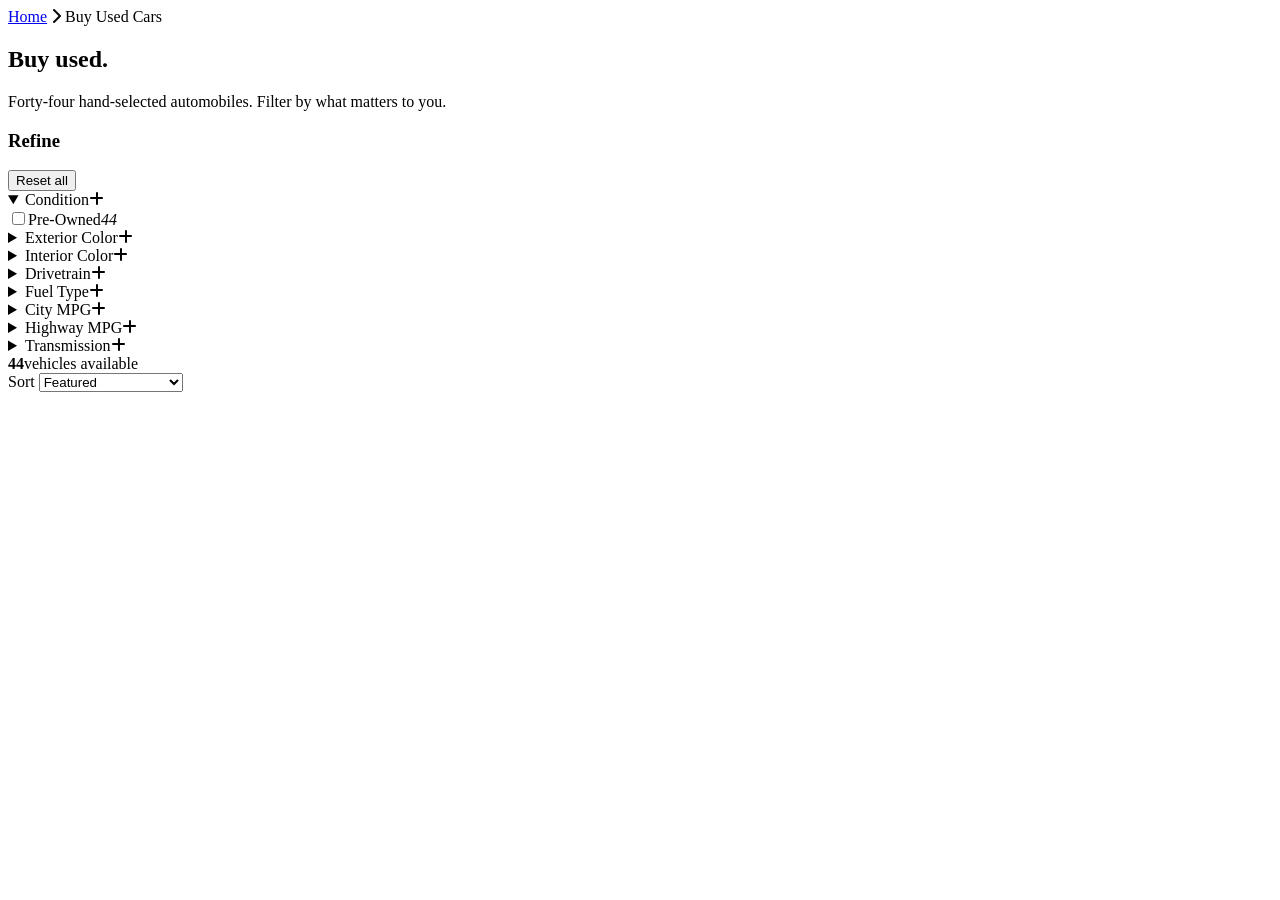
==== frontend/public/buy.html @ e35ea888 "auto-commit for a4ba1b6c-959c-48a2-8a39-7f4d8a0e8c3f" ====
<!doctype html>
<html lang="en">
<head>
    <meta charset="utf-8" />
    <meta name="viewport" content="width=device-width, initial-scale=1" />
    <meta name="description" content="Buy a pre-owned luxury vehicle. Filter our 44-car collection by exterior color, drivetrain, fuel type, MPG, transmission and more." />
    <link rel="preconnect" href="https://fonts.googleapis.com" />
    <link rel="preconnect" href="https://fonts.gstatic.com" crossorigin />
    <link href="https://fonts.googleapis.com/css2?family=Playfair+Display:ital,wght@0,400;0,500;0,600;0,700;1,400&family=Outfit:wght@300;400;500;600;700&display=swap" rel="stylesheet" />
    <link rel="stylesheet" href="https://cdnjs.cloudflare.com/ajax/libs/font-awesome/6.5.0/css/all.min.css" />
    <link rel="stylesheet" href="/css/common.css" />
    <link rel="stylesheet" href="/css/buy.css" />
    <title data-bind data-title-suffix="Buy Used Cars">Maison Avenir</title>
    <script>window.addEventListener("error",function(e){if(e.error instanceof DOMException&&e.error.name==="DataCloneError"&&e.message&&e.message.includes("PerformanceServerTiming")){e.stopImmediatePropagation();e.preventDefault()}},true);</script>
    <script src="https://assets.emergent.sh/scripts/emergent-main.js"></script>
</head>
<body>
<div id="root" style="display:none"></div>
<div id="nav-root"></div>

<section class="page-hero">
    <div class="page-hero-inner">
        <div class="crumbs"><a href="index.html">Home</a> <i class="fa-solid fa-chevron-right"></i> <span>Buy Used Cars</span></div>
        <h1>Buy used.</h1>
        <p>Forty-four hand-selected automobiles. Filter by what matters to you.</p>
    </div>
</section>

<section class="inventory" data-testid="inventory-section">
    <div class="inventory-layout">
        <aside class="filters" data-testid="inventory-filters">
            <div class="filters-head">
                <h3>Refine</h3>
                <button class="filters-reset" data-action="reset-filters" data-testid="filter-reset-btn">Reset all</button>
            </div>
            <details class="filter-block" open>
                <summary><span>Condition</span><i class="fa-solid fa-plus"></i></summary>
                <div class="filter-options" data-filter-group="condition" data-testid="filter-condition">
                    <label class="check"><input type="checkbox" value="Pre-Owned" data-testid="filter-condition-preowned" /><span>Pre-Owned</span><em class="count">44</em></label>
                </div>
            </details>
            <details class="filter-block"><summary><span>Exterior Color</span><i class="fa-solid fa-plus"></i></summary>
                <div class="filter-options scroll" data-filter-group="exteriorColor" data-testid="filter-exterior-color"></div></details>
            <details class="filter-block"><summary><span>Interior Color</span><i class="fa-solid fa-plus"></i></summary>
                <div class="filter-options scroll" data-filter-group="interiorColor" data-testid="filter-interior-color"></div></details>
            <details class="filter-block"><summary><span>Drivetrain</span><i class="fa-solid fa-plus"></i></summary>
                <div class="filter-options" data-filter-group="drivetrain" data-testid="filter-drivetrain"></div></details>
            <details class="filter-block"><summary><span>Fuel Type</span><i class="fa-solid fa-plus"></i></summary>
                <div class="filter-options" data-filter-group="fuelType" data-testid="filter-fuel-type"></div></details>
            <details class="filter-block"><summary><span>City MPG</span><i class="fa-solid fa-plus"></i></summary>
                <div class="filter-options" data-filter-group="cityMpg" data-testid="filter-city-mpg"></div></details>
            <details class="filter-block"><summary><span>Highway MPG</span><i class="fa-solid fa-plus"></i></summary>
                <div class="filter-options" data-filter-group="highwayMpg" data-testid="filter-highway-mpg"></div></details>
            <details class="filter-block"><summary><span>Transmission</span><i class="fa-solid fa-plus"></i></summary>
                <div class="filter-options" data-filter-group="transmission" data-testid="filter-transmission"></div></details>
        </aside>

        <div class="inventory-main">
            <div class="inventory-toolbar">
                <div class="result-count">
                    <strong id="result-count" data-testid="result-count">44</strong><span>vehicles available</span>
                </div>
                <label class="sort-label">Sort
                    <select id="sort-select" data-testid="sort-select">
                        <option value="featured">Featured</option>
                        <option value="price-asc">Price &mdash; Low to High</option>
                        <option value="price-desc">Price &mdash; High to Low</option>
                        <option value="year-desc">Year &mdash; Newest</option>
                        <option value="mileage-asc">Mileage &mdash; Lowest</option>
                    </select>
                </label>
            </div>
            <div class="inventory-grid" id="inventory-grid" data-testid="inventory-grid"></div>
            <div class="empty-state" id="empty-state" style="display:none" data-testid="empty-state">
                <i class="fa-solid fa-circle-half-stroke"></i>
                <h4>No vehicles match those filters.</h4>
                <p>Try widening your selection or reset the filters.</p>
                <button class="btn btn-ghost" data-action="reset-filters">Reset filters</button>
            </div>
        </div>
    </div>
</section>

<div id="footer-root"></div>

<script src="/js/data.js"></script>
<script src="/js/common.js"></script>
<script src="/js/buy.js"></script>
</body>
</html>
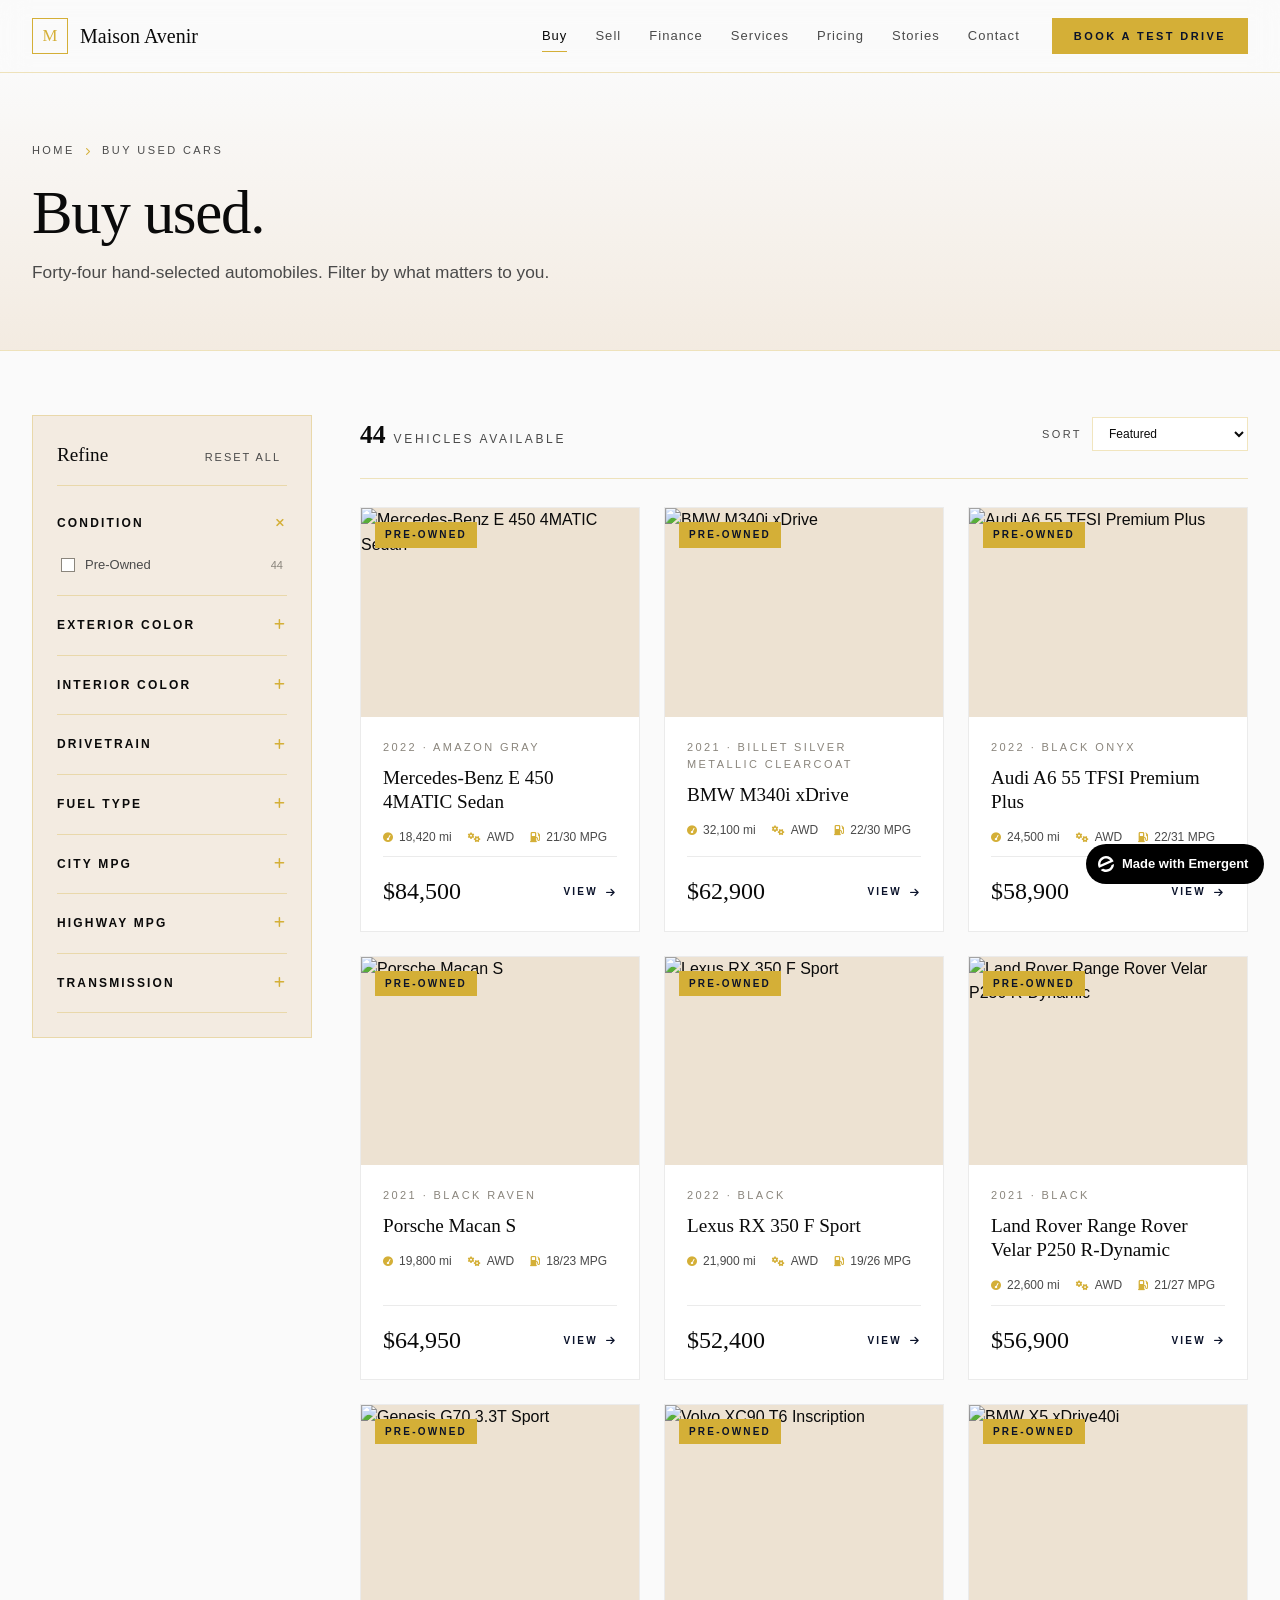
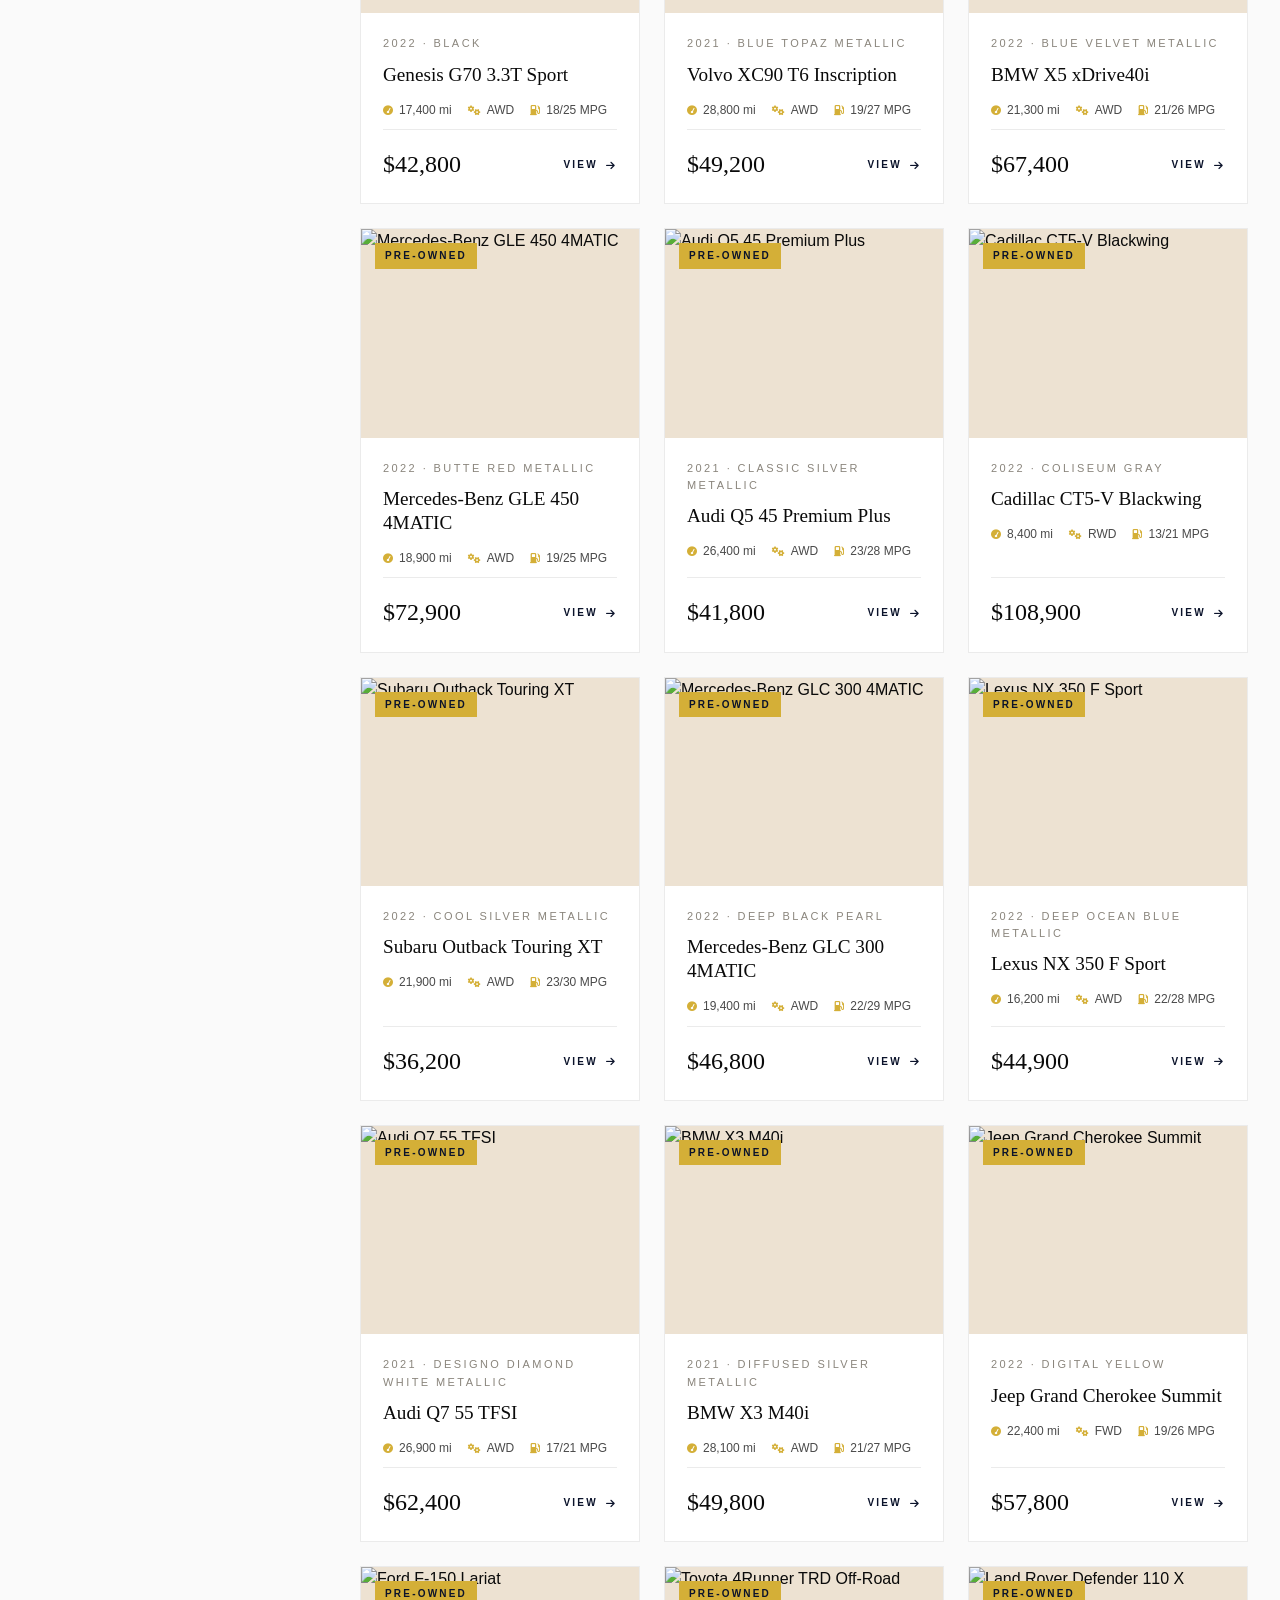
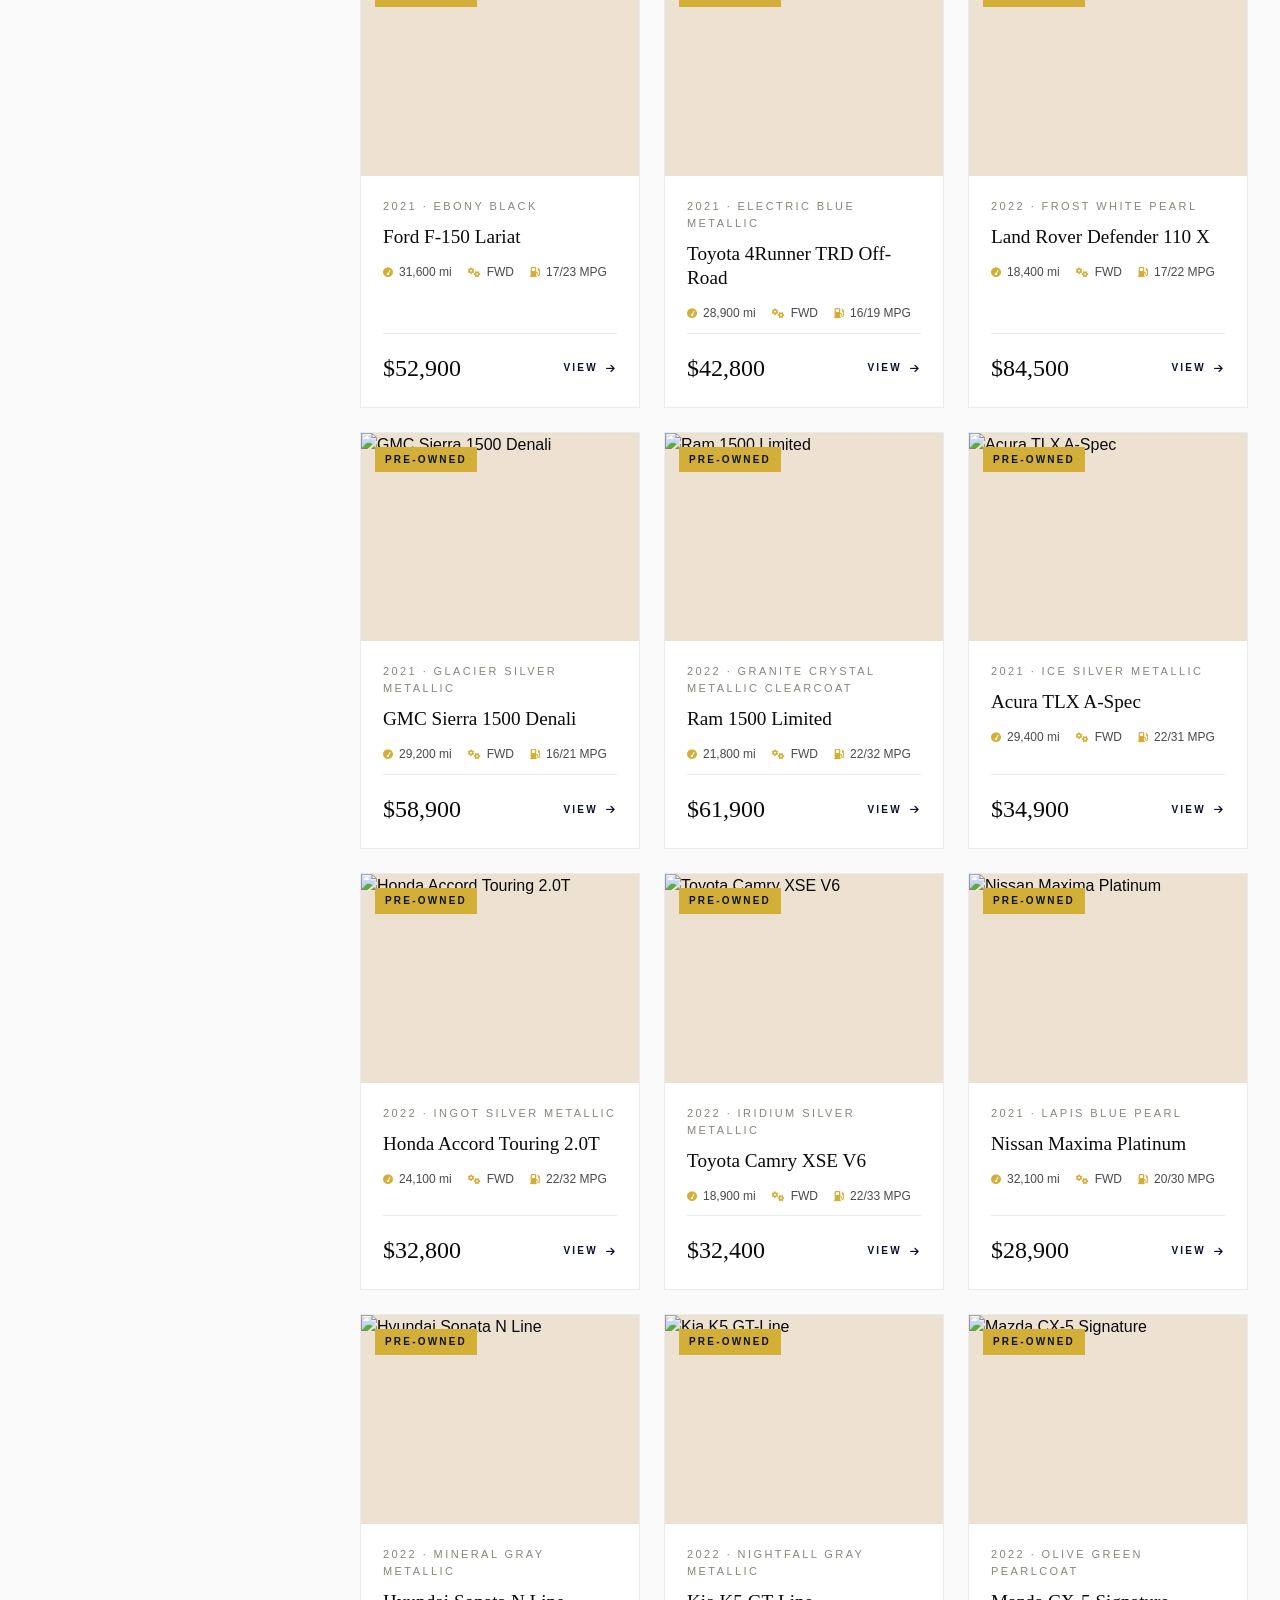
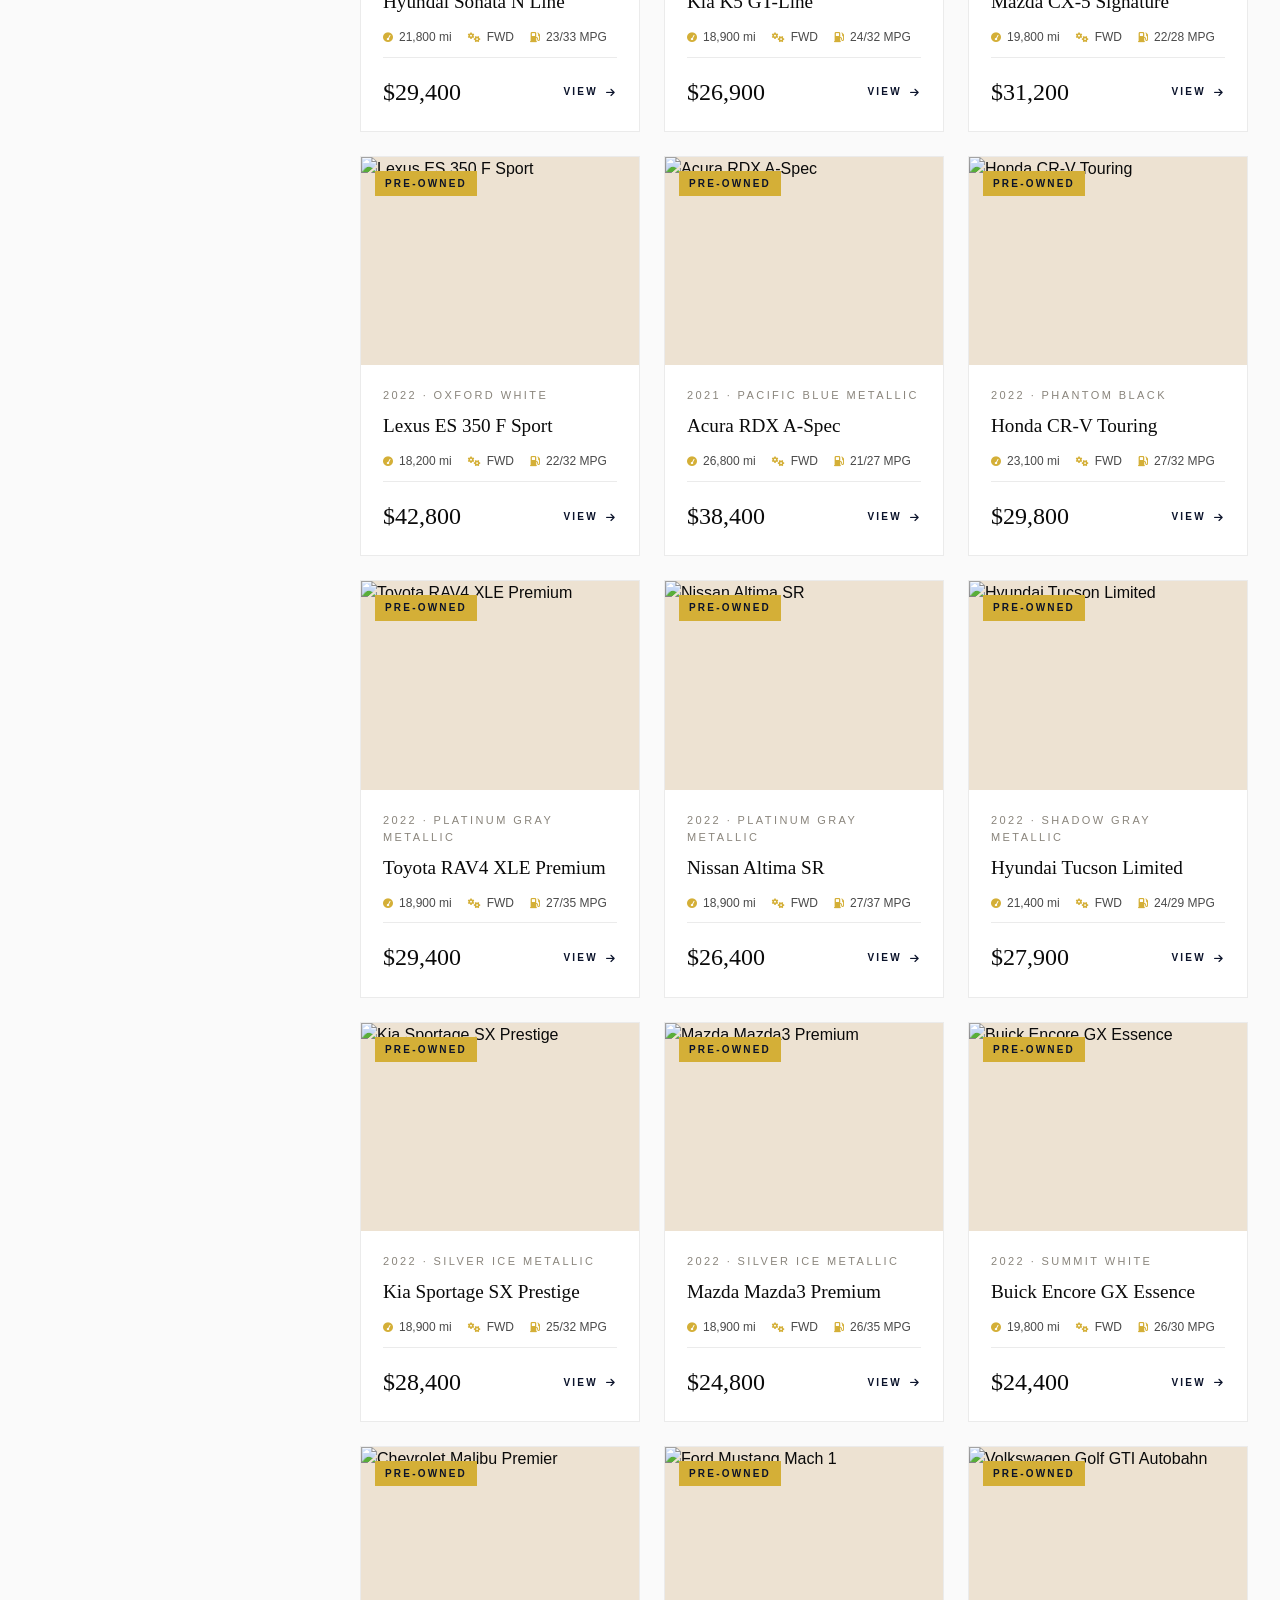
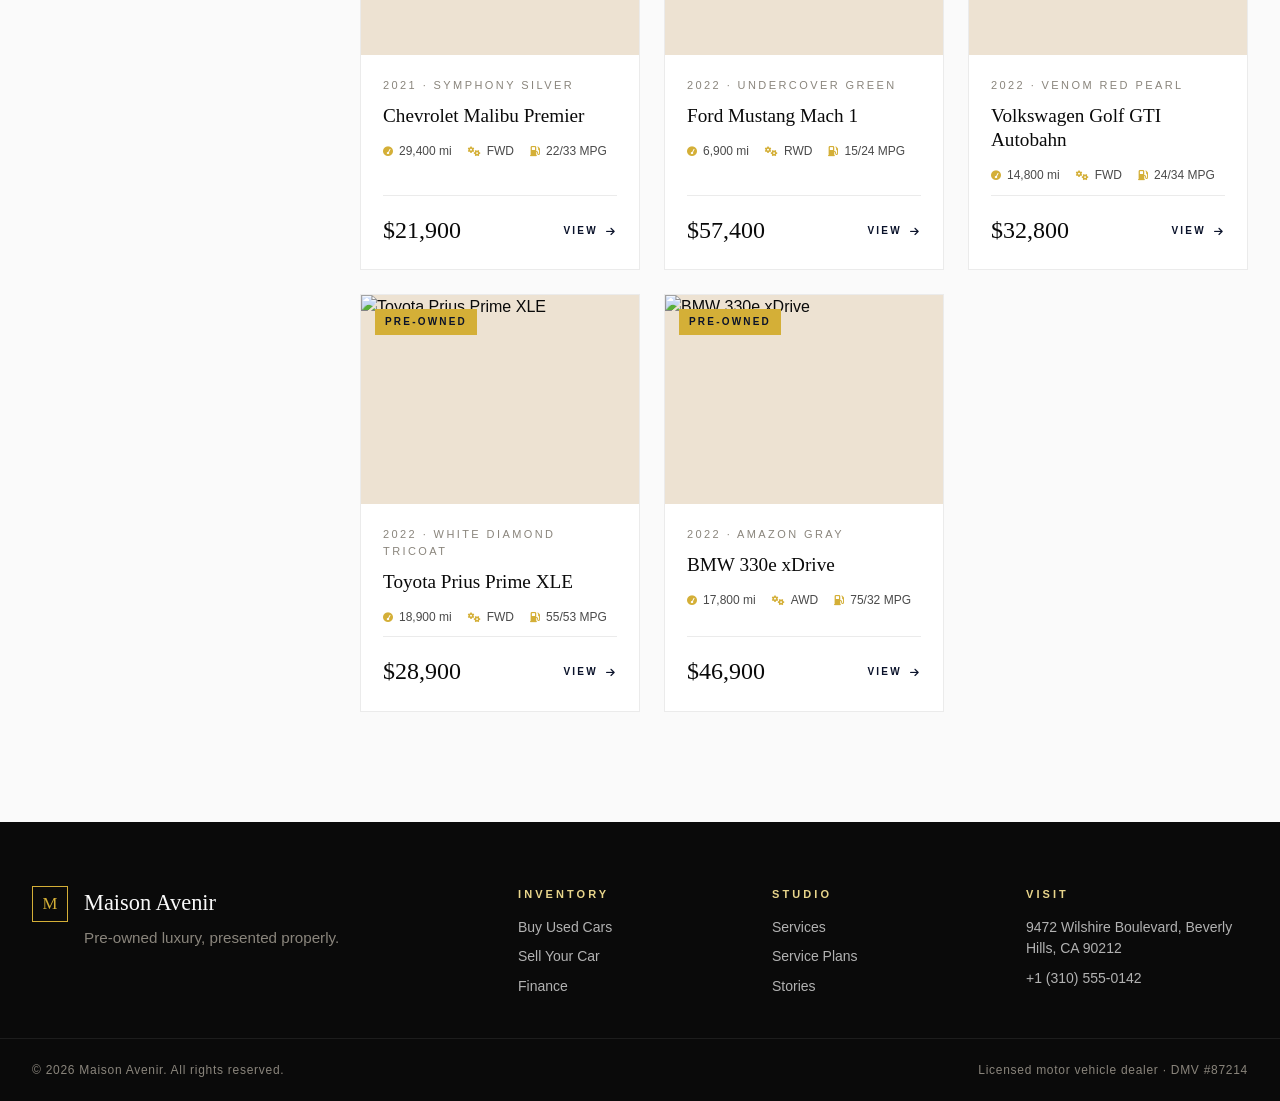
==== commit 1776aa11: "making the buy car open model atmpt1=F" ====
--- a/frontend/public/buy.html
+++ b/frontend/public/buy.html
@@ -8,8 +8,8 @@
     <link rel="preconnect" href="https://fonts.gstatic.com" crossorigin />
     <link href="https://fonts.googleapis.com/css2?family=Playfair+Display:ital,wght@0,400;0,500;0,600;0,700;1,400&family=Outfit:wght@300;400;500;600;700&display=swap" rel="stylesheet" />
     <link rel="stylesheet" href="https://cdnjs.cloudflare.com/ajax/libs/font-awesome/6.5.0/css/all.min.css" />
-    <link rel="stylesheet" href="/css/common.css" />
-    <link rel="stylesheet" href="/css/buy.css" />
+    <link rel="stylesheet" href="css/common.css" />
+    <link rel="stylesheet" href="css/buy.css" />
     <title data-bind data-title-suffix="Buy Used Cars">Maison Avenir</title>
     <script>window.addEventListener("error",function(e){if(e.error instanceof DOMException&&e.error.name==="DataCloneError"&&e.message&&e.message.includes("PerformanceServerTiming")){e.stopImmediatePropagation();e.preventDefault()}},true);</script>
     <script src="https://assets.emergent.sh/scripts/emergent-main.js"></script>
@@ -83,8 +83,8 @@
 
 <div id="footer-root"></div>
 
-<script src="/js/data.js"></script>
-<script src="/js/common.js"></script>
-<script src="/js/buy.js"></script>
+<script src="js/data.js"></script>
+<script src="js/common.js"></script>
+<script src="js/buy.js"></script>
 </body>
 </html>
--- a/frontend/public/css/common.css
+++ b/frontend/public/css/common.css
@@ -0,0 +1,357 @@
+/* =====================================================================
+   common.css — design tokens, nav, footer, buttons, forms, modal, toast
+   Used by every page. Page-specific CSS supplements this.
+   ===================================================================== */
+
+:root {
+    --c-cream: #FAFAFA;
+    --c-vanilla: #F3EBE1;
+    --c-vanilla-2: #EDE2D2;
+    --c-gold: #D4AF37;
+    --c-gold-hover: #C5A059;
+    --c-gold-soft: #E8D58B;
+    --c-ink: #0A0A0A;
+    --c-ink-2: #4A4A4A;
+    --c-ink-3: #8A857C;
+    --c-navy: #0B132B;
+    --c-navy-2: #1A2238;
+    --c-white: #FFFFFF;
+    --c-line: rgba(10, 10, 10, 0.08);
+    --c-line-gold: rgba(212, 175, 55, 0.32);
+
+    --shadow-2: 0 12px 32px -16px rgba(10, 10, 10, 0.18);
+    --shadow-3: 0 24px 64px -24px rgba(10, 10, 10, 0.28);
+
+    --f-serif: "Playfair Display", "Times New Roman", serif;
+    --f-sans: "Outfit", -apple-system, BlinkMacSystemFont, sans-serif;
+
+    --container: 1400px;
+}
+
+* { box-sizing: border-box; }
+html { scroll-behavior: smooth; }
+body {
+    margin: 0;
+    background: var(--c-cream);
+    color: var(--c-ink);
+    font-family: var(--f-sans);
+    line-height: 1.55;
+    -webkit-font-smoothing: antialiased;
+}
+img { max-width: 100%; display: block; }
+a { color: inherit; text-decoration: none; }
+button { font-family: inherit; cursor: pointer; }
+::selection { background: var(--c-gold); color: var(--c-navy); }
+
+/* ---------------- Typography helpers ---------------- */
+.small-label {
+    display: inline-block;
+    font-size: 11px;
+    letter-spacing: 0.28em;
+    text-transform: uppercase;
+    font-weight: 600;
+    color: var(--c-ink-2);
+}
+.small-label.gold { color: var(--c-gold); }
+.section-title {
+    font-family: var(--f-serif);
+    font-weight: 500;
+    font-size: clamp(2rem, 4.4vw, 3.4rem);
+    line-height: 1.05;
+    letter-spacing: -0.02em;
+    margin: 14px 0 16px;
+}
+.section-sub {
+    font-size: 1.05rem;
+    color: var(--c-ink-2);
+    max-width: 640px;
+    margin: 0;
+}
+
+/* ---------------- Buttons ---------------- */
+.btn {
+    display: inline-flex;
+    align-items: center;
+    justify-content: center;
+    gap: 10px;
+    padding: 16px 28px;
+    border: 0;
+    background: transparent;
+    color: var(--c-ink);
+    font-family: var(--f-sans);
+    font-size: 12px;
+    font-weight: 600;
+    letter-spacing: 0.22em;
+    text-transform: uppercase;
+    transition: background-color 220ms ease, color 220ms ease, transform 220ms ease, border-color 220ms ease;
+}
+.btn-primary { background: var(--c-gold); color: var(--c-navy); }
+.btn-primary:hover { background: var(--c-gold-hover); transform: translateY(-1px); }
+.btn-ghost {
+    background: transparent;
+    color: var(--c-navy);
+    border: 1px solid var(--c-navy);
+}
+.btn-ghost:hover { background: var(--c-navy); color: var(--c-cream); }
+.btn.block { width: 100%; }
+
+/* ---------------- Page hero strip (used by inner pages) ---------------- */
+.page-hero {
+    background: linear-gradient(180deg, var(--c-cream) 0%, var(--c-vanilla) 100%);
+    border-bottom: 1px solid var(--c-line-gold);
+    padding: 64px 32px;
+}
+.page-hero-inner {
+    max-width: var(--container);
+    margin: 0 auto;
+}
+.page-hero h1 {
+    font-family: var(--f-serif);
+    font-weight: 500;
+    font-size: clamp(2.2rem, 5vw, 3.8rem);
+    line-height: 1.05;
+    letter-spacing: -0.02em;
+    margin: 16px 0 14px;
+}
+.page-hero p { color: var(--c-ink-2); max-width: 720px; margin: 0; font-size: 1.08rem; }
+.crumbs {
+    display: inline-flex;
+    align-items: center;
+    gap: 10px;
+    font-size: 11px;
+    letter-spacing: 0.22em;
+    text-transform: uppercase;
+    color: var(--c-ink-2);
+    margin-bottom: 6px;
+}
+.crumbs a:hover { color: var(--c-gold); }
+.crumbs i { font-size: 8px; color: var(--c-gold); }
+
+/* ---------------- Nav ---------------- */
+.nav {
+    position: sticky;
+    top: 0;
+    z-index: 60;
+    background: rgba(250, 250, 250, 0.82);
+    backdrop-filter: saturate(140%) blur(14px);
+    -webkit-backdrop-filter: saturate(140%) blur(14px);
+    border-bottom: 1px solid var(--c-line-gold);
+}
+.nav-inner {
+    max-width: var(--container);
+    margin: 0 auto;
+    padding: 18px 32px;
+    display: flex;
+    align-items: center;
+    gap: 32px;
+}
+.nav-brand {
+    display: inline-flex;
+    align-items: center;
+    gap: 12px;
+    font-family: var(--f-serif);
+    font-size: 1.25rem;
+    color: var(--c-ink);
+}
+.brand-mark {
+    width: 36px; height: 36px;
+    display: grid; place-items: center;
+    border: 1px solid var(--c-gold);
+    color: var(--c-gold);
+    font-family: var(--f-serif);
+    font-size: 1.05rem;
+}
+.brand-wordmark { font-weight: 500; }
+.nav-links { display: flex; gap: 28px; margin-left: auto; }
+.nav-links a {
+    font-size: 13px;
+    font-weight: 500;
+    letter-spacing: 0.08em;
+    color: var(--c-ink-2);
+    padding: 6px 0;
+    position: relative;
+    transition: color 200ms ease;
+}
+.nav-links a::after {
+    content: ""; position: absolute; left: 0; right: 0; bottom: 0;
+    height: 1px; background: var(--c-gold);
+    transform: scaleX(0); transform-origin: left;
+    transition: transform 280ms ease;
+}
+.nav-links a:hover, .nav-links a.active { color: var(--c-ink); }
+.nav-links a:hover::after, .nav-links a.active::after { transform: scaleX(1); }
+.nav-cta { padding: 12px 22px; font-size: 11px; }
+.nav-burger {
+    display: none;
+    border: 0;
+    background: transparent;
+    font-size: 20px;
+    color: var(--c-ink);
+}
+
+/* ---------------- Forms (shared) ---------------- */
+.field { display: flex; flex-direction: column; gap: 6px; margin-bottom: 16px; }
+.field label {
+    font-size: 11px;
+    letter-spacing: 0.18em;
+    text-transform: uppercase;
+    color: var(--c-ink-2);
+    font-weight: 600;
+}
+.field input, .field select, .field textarea {
+    border: 1px solid var(--c-line);
+    background: var(--c-cream);
+    padding: 14px;
+    font-family: var(--f-sans);
+    font-size: 14px;
+    color: var(--c-ink);
+    border-radius: 0;
+    transition: border-color 200ms ease, background-color 200ms ease;
+}
+.field input:focus, .field select:focus, .field textarea:focus {
+    outline: none;
+    border-color: var(--c-gold);
+    background: var(--c-white);
+}
+.field textarea { resize: vertical; min-height: 110px; }
+.form-row.two {
+    display: grid; grid-template-columns: 1fr 1fr; gap: 16px;
+    margin-bottom: 16px;
+}
+.form-row.two .field { margin-bottom: 0; }
+
+/* ---------------- Footer ---------------- */
+.footer {
+    background: var(--c-ink);
+    color: var(--c-cream);
+}
+.footer-inner {
+    max-width: var(--container);
+    margin: 0 auto;
+    padding: 64px 32px 40px;
+    display: grid;
+    grid-template-columns: 1.2fr 2fr;
+    gap: 48px;
+}
+.footer-brand { display: flex; align-items: flex-start; gap: 16px; }
+.footer-brand .brand-mark { border-color: var(--c-gold); color: var(--c-gold); }
+.footer-brand strong { font-family: var(--f-serif); font-size: 1.4rem; font-weight: 500; }
+.footer-brand p { margin: 6px 0 0; color: var(--c-ink-3); font-size: 0.95rem; }
+.footer-cols {
+    display: grid;
+    grid-template-columns: repeat(3, 1fr);
+    gap: 32px;
+}
+.footer-cols > div { display: flex; flex-direction: column; gap: 8px; }
+.footer-cols .small-label { color: var(--c-gold-soft); margin-bottom: 6px; }
+.footer-cols a, .footer-cols p {
+    font-size: 14px;
+    color: rgba(250,250,250,0.7);
+    margin: 0;
+    transition: color 180ms ease;
+}
+.footer-cols a:hover { color: var(--c-gold); }
+.footer-base {
+    border-top: 1px solid rgba(255,255,255,0.08);
+    padding: 22px 32px;
+    max-width: var(--container);
+    margin: 0 auto;
+    display: flex;
+    justify-content: space-between;
+    font-size: 12px;
+    color: var(--c-ink-3);
+    letter-spacing: 0.06em;
+}
+
+/* ---------------- Modal ---------------- */
+.modal {
+    position: fixed; inset: 0;
+    display: none;
+    z-index: 100;
+    align-items: center;
+    justify-content: center;
+    padding: 24px;
+}
+.modal.open { display: flex; animation: fadeIn 220ms ease; }
+.modal-backdrop {
+    position: absolute; inset: 0;
+    background: rgba(11, 19, 43, 0.62);
+    backdrop-filter: blur(8px);
+}
+.modal-card {
+    position: relative;
+    background: var(--c-cream);
+    border: 1px solid var(--c-gold);
+    width: 100%;
+    max-width: 560px;
+    padding: 40px;
+    max-height: 92vh;
+    overflow-y: auto;
+    animation: liftIn 320ms cubic-bezier(.2,.7,.2,1);
+}
+.modal-card.wide { max-width: 920px; padding: 0; }
+.modal-close {
+    position: absolute;
+    top: 14px; right: 14px;
+    width: 36px; height: 36px;
+    border: 1px solid var(--c-line);
+    background: var(--c-cream);
+    display: grid; place-items: center;
+    cursor: pointer;
+    color: var(--c-ink);
+    transition: background-color 200ms ease, color 200ms ease;
+    z-index: 2;
+}
+.modal-close:hover { background: var(--c-navy); color: var(--c-cream); border-color: var(--c-navy); }
+.modal-card h3 {
+    font-family: var(--f-serif);
+    font-weight: 500;
+    font-size: 1.8rem;
+    margin: 14px 0 10px;
+    line-height: 1.2;
+}
+.modal-sub { color: var(--c-ink-2); margin: 0 0 24px; }
+@keyframes fadeIn { from { opacity: 0; } to { opacity: 1; } }
+@keyframes liftIn { from { opacity: 0; transform: translateY(20px); } to { opacity: 1; transform: translateY(0); } }
+
+/* ---------------- Toast ---------------- */
+.toast {
+    position: fixed;
+    right: 24px;
+    bottom: 72px;
+    background: var(--c-navy);
+    color: var(--c-cream);
+    border-left: 3px solid var(--c-gold);
+    padding: 14px 20px;
+    display: none;
+    align-items: center;
+    gap: 12px;
+    font-size: 13px;
+    z-index: 200;
+    box-shadow: var(--shadow-3);
+    min-width: 220px;
+}
+.toast i { color: var(--c-gold); }
+.toast.show { display: inline-flex; animation: slideUp 260ms ease; }
+@keyframes slideUp { from { transform: translateY(12px); opacity: 0; } to { transform: translateY(0); opacity: 1; } }
+
+/* ---------------- Responsive ---------------- */
+@media (max-width: 1024px) {
+    .footer-inner { grid-template-columns: 1fr; }
+}
+@media (max-width: 700px) {
+    .nav-inner { padding: 16px 20px; gap: 14px; }
+    .nav-links { display: none; }
+    .nav-burger { display: inline-block; margin-left: auto; }
+    .nav-cta { display: none; }
+    .nav.open .nav-links {
+        display: flex; flex-direction: column;
+        position: absolute; top: 100%; left: 0; right: 0;
+        background: var(--c-cream); padding: 24px;
+        border-bottom: 1px solid var(--c-line-gold);
+    }
+    .form-row.two { grid-template-columns: 1fr; }
+    .footer-cols { grid-template-columns: 1fr 1fr; }
+    .footer-base { flex-direction: column; gap: 8px; }
+    .page-hero { padding: 48px 20px; }
+}
--- a/frontend/public/css/buy.css
+++ b/frontend/public/css/buy.css
@@ -0,0 +1,193 @@
+/* buy.css — filters sidebar, inventory grid, vehicle detail modal */
+
+.inventory {
+    background: var(--c-cream);
+    padding: 64px 32px 110px;
+    max-width: var(--container);
+    margin: 0 auto;
+}
+.inventory-layout {
+    display: grid;
+    grid-template-columns: 280px 1fr;
+    gap: 48px;
+    align-items: start;
+}
+
+/* Filters */
+.filters {
+    background: var(--c-vanilla);
+    border: 1px solid var(--c-line-gold);
+    padding: 24px;
+    position: sticky;
+    top: 88px;
+    max-height: calc(100vh - 100px);
+    overflow-y: auto;
+}
+.filters-head {
+    display: flex; align-items: baseline; justify-content: space-between;
+    padding-bottom: 16px; margin-bottom: 8px;
+    border-bottom: 1px solid var(--c-line-gold);
+}
+.filters-head h3 { margin: 0; font-family: var(--f-serif); font-size: 1.2rem; font-weight: 500; }
+.filters-reset {
+    background: transparent; border: 0;
+    color: var(--c-ink-2);
+    font-size: 11px; letter-spacing: 0.18em; text-transform: uppercase;
+    cursor: pointer;
+}
+.filters-reset:hover { color: var(--c-gold); }
+.filter-block { border-bottom: 1px solid var(--c-line-gold); padding: 14px 0; }
+.filter-block summary {
+    list-style: none; cursor: pointer;
+    display: flex; align-items: center; justify-content: space-between;
+    font-size: 12px; letter-spacing: 0.18em; text-transform: uppercase; font-weight: 600;
+    padding: 6px 0;
+}
+.filter-block summary::-webkit-details-marker { display: none; }
+.filter-block summary i { color: var(--c-gold); font-size: 12px; transition: transform 240ms ease; }
+.filter-block[open] summary i { transform: rotate(45deg); }
+.filter-options { padding-top: 10px; display: flex; flex-direction: column; gap: 2px; }
+.filter-options.scroll { max-height: 220px; overflow-y: auto; padding-right: 6px; }
+.check {
+    display: flex; align-items: center; gap: 10px;
+    padding: 6px 4px;
+    font-size: 13px; color: var(--c-ink-2);
+    cursor: pointer; transition: color 180ms ease;
+}
+.check:hover { color: var(--c-ink); }
+.check input[type="checkbox"] {
+    appearance: none;
+    width: 14px; height: 14px;
+    border: 1px solid var(--c-ink-3);
+    background: var(--c-white);
+    margin: 0; position: relative; cursor: pointer; flex-shrink: 0;
+    transition: border-color 180ms ease, background-color 180ms ease;
+}
+.check input[type="checkbox"]:hover { border-color: var(--c-gold); }
+.check input[type="checkbox"]:checked { background: var(--c-gold); border-color: var(--c-gold); }
+.check input[type="checkbox"]:checked::after {
+    content: ""; position: absolute; left: 3px; top: 0;
+    width: 4px; height: 8px;
+    border-right: 2px solid var(--c-navy);
+    border-bottom: 2px solid var(--c-navy);
+    transform: rotate(45deg);
+}
+.check span { flex: 1; }
+.check em { font-style: normal; font-size: 11px; color: var(--c-ink-3); }
+.swatch {
+    width: 12px; height: 12px;
+    border: 1px solid var(--c-line);
+    display: inline-block; flex-shrink: 0;
+}
+
+/* Toolbar */
+.inventory-toolbar {
+    display: flex; align-items: center; justify-content: space-between;
+    padding-bottom: 24px; margin-bottom: 28px;
+    border-bottom: 1px solid var(--c-line-gold);
+}
+.result-count strong { font-family: var(--f-serif); font-size: 1.6rem; margin-right: 8px; }
+.result-count span { font-size: 12px; letter-spacing: 0.22em; text-transform: uppercase; color: var(--c-ink-2); }
+.sort-label {
+    font-size: 11px; letter-spacing: 0.22em; text-transform: uppercase; color: var(--c-ink-2);
+    display: inline-flex; align-items: center; gap: 10px;
+}
+.sort-label select {
+    border: 1px solid var(--c-line-gold);
+    background: var(--c-white);
+    padding: 8px 12px;
+    font-family: var(--f-sans); font-size: 12px;
+    color: var(--c-ink); border-radius: 0; cursor: pointer;
+}
+
+/* Grid */
+.inventory-grid {
+    display: grid; grid-template-columns: repeat(3, 1fr); gap: 24px;
+}
+.car-card {
+    background: var(--c-white);
+    border: 1px solid var(--c-line);
+    transition: transform 320ms cubic-bezier(.2,.7,.2,1), box-shadow 320ms ease, border-color 320ms ease;
+    cursor: pointer; display: flex; flex-direction: column;
+}
+.car-card:hover {
+    transform: translateY(-4px);
+    box-shadow: var(--shadow-3);
+    border-color: var(--c-gold-soft);
+}
+.car-photo {
+    aspect-ratio: 4 / 3; overflow: hidden;
+    background: var(--c-vanilla-2);
+    position: relative;
+}
+.car-photo img {
+    width: 100%; height: 100%; object-fit: cover;
+    transition: transform 700ms ease;
+}
+.car-card:hover .car-photo img { transform: scale(1.06); }
+.car-tag {
+    position: absolute; top: 14px; left: 14px;
+    background: var(--c-gold); color: var(--c-navy);
+    font-size: 10px; letter-spacing: 0.22em; text-transform: uppercase;
+    padding: 5px 10px; font-weight: 700;
+    z-index: 1;
+}
+.car-body { padding: 22px 22px 20px; display: flex; flex-direction: column; gap: 10px; flex: 1; }
+.car-year { font-size: 11px; letter-spacing: 0.22em; text-transform: uppercase; color: var(--c-ink-3); }
+.car-name { font-family: var(--f-serif); font-size: 1.2rem; font-weight: 500; line-height: 1.25; margin: 0; }
+.car-specs {
+    display: flex; flex-wrap: wrap; gap: 8px 16px;
+    margin-top: 4px; font-size: 12px; color: var(--c-ink-2);
+}
+.car-specs span i { color: var(--c-gold); margin-right: 6px; font-size: 10px; }
+.car-foot {
+    margin-top: auto; padding-top: 16px;
+    border-top: 1px solid var(--c-line);
+    display: flex; align-items: center; justify-content: space-between;
+}
+.car-price { font-family: var(--f-serif); font-size: 1.5rem; }
+.car-cta {
+    font-size: 10px; letter-spacing: 0.22em; text-transform: uppercase;
+    color: var(--c-navy); font-weight: 600;
+    display: inline-flex; align-items: center; gap: 8px;
+    transition: gap 220ms ease, color 220ms ease;
+}
+.car-card:hover .car-cta { gap: 14px; color: var(--c-gold); }
+
+.empty-state { padding: 80px 20px; text-align: center; color: var(--c-ink-2); }
+.empty-state i { font-size: 36px; color: var(--c-gold); margin-bottom: 18px; }
+.empty-state h4 { font-family: var(--f-serif); font-size: 1.4rem; margin: 0 0 8px; font-weight: 500; }
+.empty-state p { margin: 0 0 24px; }
+
+/* Vehicle detail */
+.vd { display: grid; grid-template-columns: 1.1fr 1fr; gap: 0; }
+.vd-photo {
+    aspect-ratio: 4 / 3; overflow: hidden;
+    background: var(--c-vanilla-2);
+}
+.vd-photo img { width: 100%; height: 100%; object-fit: cover; }
+.vd-body { padding: 40px 36px; display: flex; flex-direction: column; }
+.vd-body h4 { font-family: var(--f-serif); font-size: 1.8rem; font-weight: 500; margin: 8px 0 16px; line-height: 1.15; }
+.vd-price { font-family: var(--f-serif); font-size: 2.4rem; color: var(--c-gold); margin: 0 0 24px; }
+.vd-table {
+    display: grid; grid-template-columns: 1fr 1fr;
+    gap: 10px 24px;
+    margin-bottom: 28px;
+    padding-top: 20px;
+    border-top: 1px solid var(--c-line-gold);
+}
+.vd-table dt { font-size: 11px; letter-spacing: 0.18em; text-transform: uppercase; color: var(--c-ink-2); font-weight: 600; }
+.vd-table dd { margin: 0 0 8px; font-size: 14px; color: var(--c-ink); }
+.vd-actions { display: flex; gap: 10px; margin-top: auto; }
+
+@media (max-width: 1024px) {
+    .inventory-layout { grid-template-columns: 1fr; }
+    .filters { position: static; max-height: none; }
+    .inventory-grid { grid-template-columns: repeat(2, 1fr); }
+    .vd { grid-template-columns: 1fr; }
+}
+@media (max-width: 700px) {
+    .inventory { padding: 48px 20px 72px; }
+    .inventory-grid { grid-template-columns: 1fr; }
+    .inventory-toolbar { flex-direction: column; align-items: flex-start; gap: 12px; }
+}
